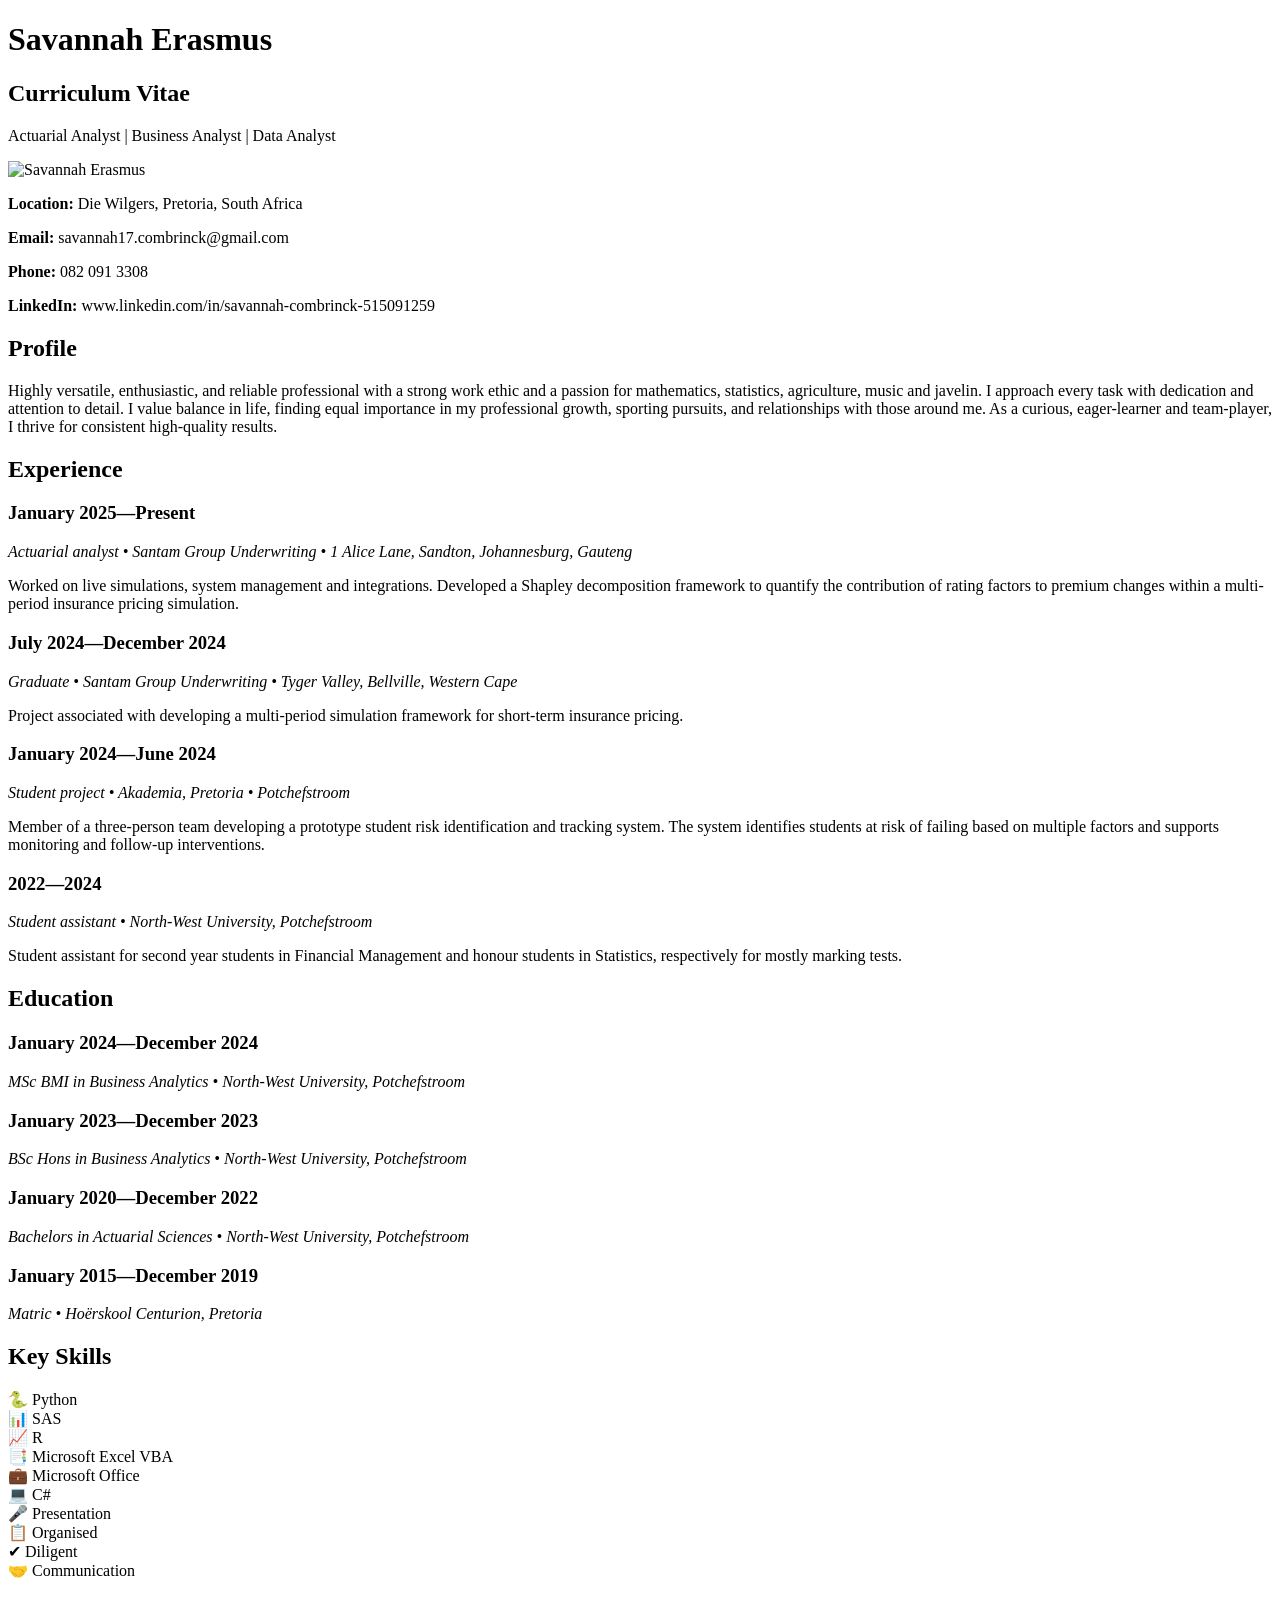
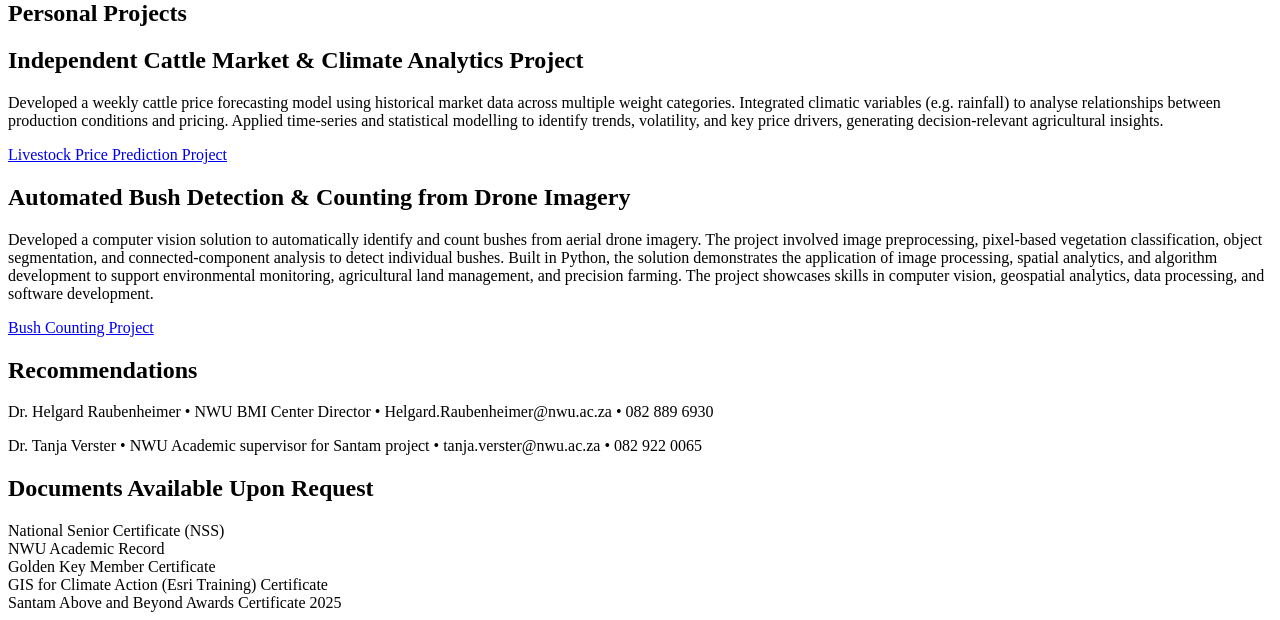
==== portfolio index.html @ 61a426b0 "Create portfolio index.html for Savannah Erasmus This HTML file serves as a portfolio for Savannah E" ====
<!DOCTYPE html>
<html lang="en">

<head>
    <meta charset="UTF-8">
    <meta name="viewport"
          content="width=device-width, initial-scale=1.0">
    <title>Savannah Erasmus</title>
    <link rel="stylesheet" href="portfolio style.css">
</head>
<body>
    <!-- Header -->
    <header>
        <h1> Savannah Erasmus</h1>
        <h2>Curriculum Vitae</h2>
        <p>
            Actuarial Analyst | Business Analyst | Data Analyst
        </p>
    </header>

    <body>
        <section id="contact">
            <div class="contact-container">

                <div class="contact-left">
                    <img src="Portfolio image.png" alt="Savannah Erasmus">
                </div>

                <div class="contact-right">
                    <p><strong>Location:</strong> Die Wilgers, Pretoria, South Africa</p>
                    <p><strong>Email:</strong> savannah17.combrinck@gmail.com</p>
                    <p><strong>Phone:</strong> 082 091 3308</p>
                    <p><strong>LinkedIn:</strong> www.linkedin.com/in/savannah-combrinck-515091259 </p>
                    <!-- <p><strong>GitHub:</strong> Your GitHub URL</p> -->
                </div>

            </div>
        </section>
        <section>
            <h1>Profile</h1>
            <p>
                Highly versatile, enthusiastic, and reliable professional with a strong work ethic and a passion for 
                mathematics, statistics, agriculture, music and javelin. I approach every task with dedication and attention 
                to detail. I value balance in life, finding equal importance in my professional growth, sporting pursuits, 
                and relationships with those around me. As a curious, eager-learner and team-player, I thrive for consistent 
                high-quality results.
            </p>

            <h1>Experience</h1>
            <h3>January 2025—Present</h3>
            <em>Actuarial analyst • Santam Group Underwriting • 1 Alice Lane, Sandton, Johannesburg, Gauteng </em>
            <p>Worked on live simulations, system management and integrations. Developed a Shapley decomposition framework 
                to quantify the contribution of rating factors to premium changes within a multi-period insurance pricing 
                simulation.</p>
            <h3>July 2024—December 2024</h3>
            <em>Graduate • Santam Group Underwriting • Tyger Valley, Bellville, Western Cape</em>
            <p>Project associated with developing a multi-period simulation framework for short-term insurance pricing.</p>
            <h3>January 2024—June 2024</h3>
            <em>Student project • Akademia, Pretoria • Potchefstroom</em>
            <p>Member of a three-person team developing a prototype student risk identification and tracking system. The 
                system identifies students at risk of failing based on multiple factors and supports monitoring and 
                follow-up interventions.</p>
            <h3>2022—2024</h3>
            <em>Student assistant • North-West University, Potchefstroom</em>
            <p>Student assistant for second year students in Financial Management and honour students in Statistics, respectively for mostly marking tests.</p>

            <h1>Education</h1>
            <h3>January 2024—December 2024</h3>
            <em>MSc BMI in Business Analytics • North-West University, Potchefstroom   </em>
            
            <h3>January 2023—December 2023</h3>
            <em>BSc Hons in Business Analytics • North-West University, Potchefstroom  </em>

            <h3>January 2020—December 2022</h3>
            <em>Bachelors in Actuarial Sciences • North-West University, Potchefstroom  </em>

            <h3>January 2015—December 2019</h3>
            <em>Matric • Hoërskool Centurion, Pretoria  </em>

            <h1>Key Skills</h1>
            <div class="skills-grid">
                <div class="skill-card">🐍 Python</div>
                <div class="skill-card">📊 SAS</div>
                <div class="skill-card">📈 R</div>
                <div class="skill-card">📑 Microsoft Excel VBA</div>
                <div class="skill-card">💼 Microsoft Office</div>
                <div class="skill-card">💻 C#</div>
                <div class="skill-card">🎤 Presentation</div>
                <div class="skill-card">📋 Organised</div>
                <div class="skill-card">✔ Diligent</div>
                <div class="skill-card">🤝 Communication</div>
            </div>
        </section>

        <section>
            <h1>Personal Projects</h1>
            <h2>Independent Cattle Market & Climate Analytics Project</h2>
            <p>Developed a weekly cattle price forecasting model using historical market data across multiple weight 
                categories. Integrated climatic variables (e.g. rainfall) to analyse relationships between production 
                conditions and pricing. Applied time-series and statistical modelling to identify trends, volatility, and 
                key price drivers, generating decision-relevant agricultural insights.</p>
            <a href="Beespryse projek 2025/Website/index.html" class="button">
                Livestock Price Prediction Project
            </a>        


            <h2>Automated Bush Detection & Counting from Drone Imagery</h2>
            <p>Developed a computer vision solution to automatically identify and count bushes from aerial drone imagery. 
                The project involved image preprocessing, pixel-based vegetation classification, object segmentation, and 
                connected-component analysis to detect individual bushes. Built in Python, the solution demonstrates the 
                application of image processing, spatial analytics, and algorithm development to support environmental 
                monitoring, agricultural land management, and precision farming. The project showcases skills in computer 
                vision, geospatial analytics, data processing, and software development.</p>
            <a href="BushCounting 2026/index.html" class="button">
                Bush Counting Project
            </a>        
        </section>
        <section>
            <h1>Recommendations</h1>
            <p>Dr. Helgard Raubenheimer • NWU BMI Center Director • Helgard.Raubenheimer@nwu.ac.za • 082 889 6930</p>
            <p>Dr. Tanja Verster • NWU Academic supervisor for Santam project • tanja.verster@nwu.ac.za • 082 922 0065</p>
        </section>

        <section class="documents">
            <h1>Documents Available Upon Request</h1>
            <div class="document-grid">
                <div class="document-item">
                    National Senior Certificate (NSS)
                </div>
                <div class="document-item">
                    NWU Academic Record
                </div>
                <div class="document-item">
                    Golden Key Member Certificate
                </div>
                <div class="document-item">
                    GIS for Climate Action (Esri Training) Certificate
                </div>
                <div class="document-item">
                    Santam Above and Beyond Awards Certificate 2025
                </div>
            </div>
        </section>
    </body>

</body>
</html>
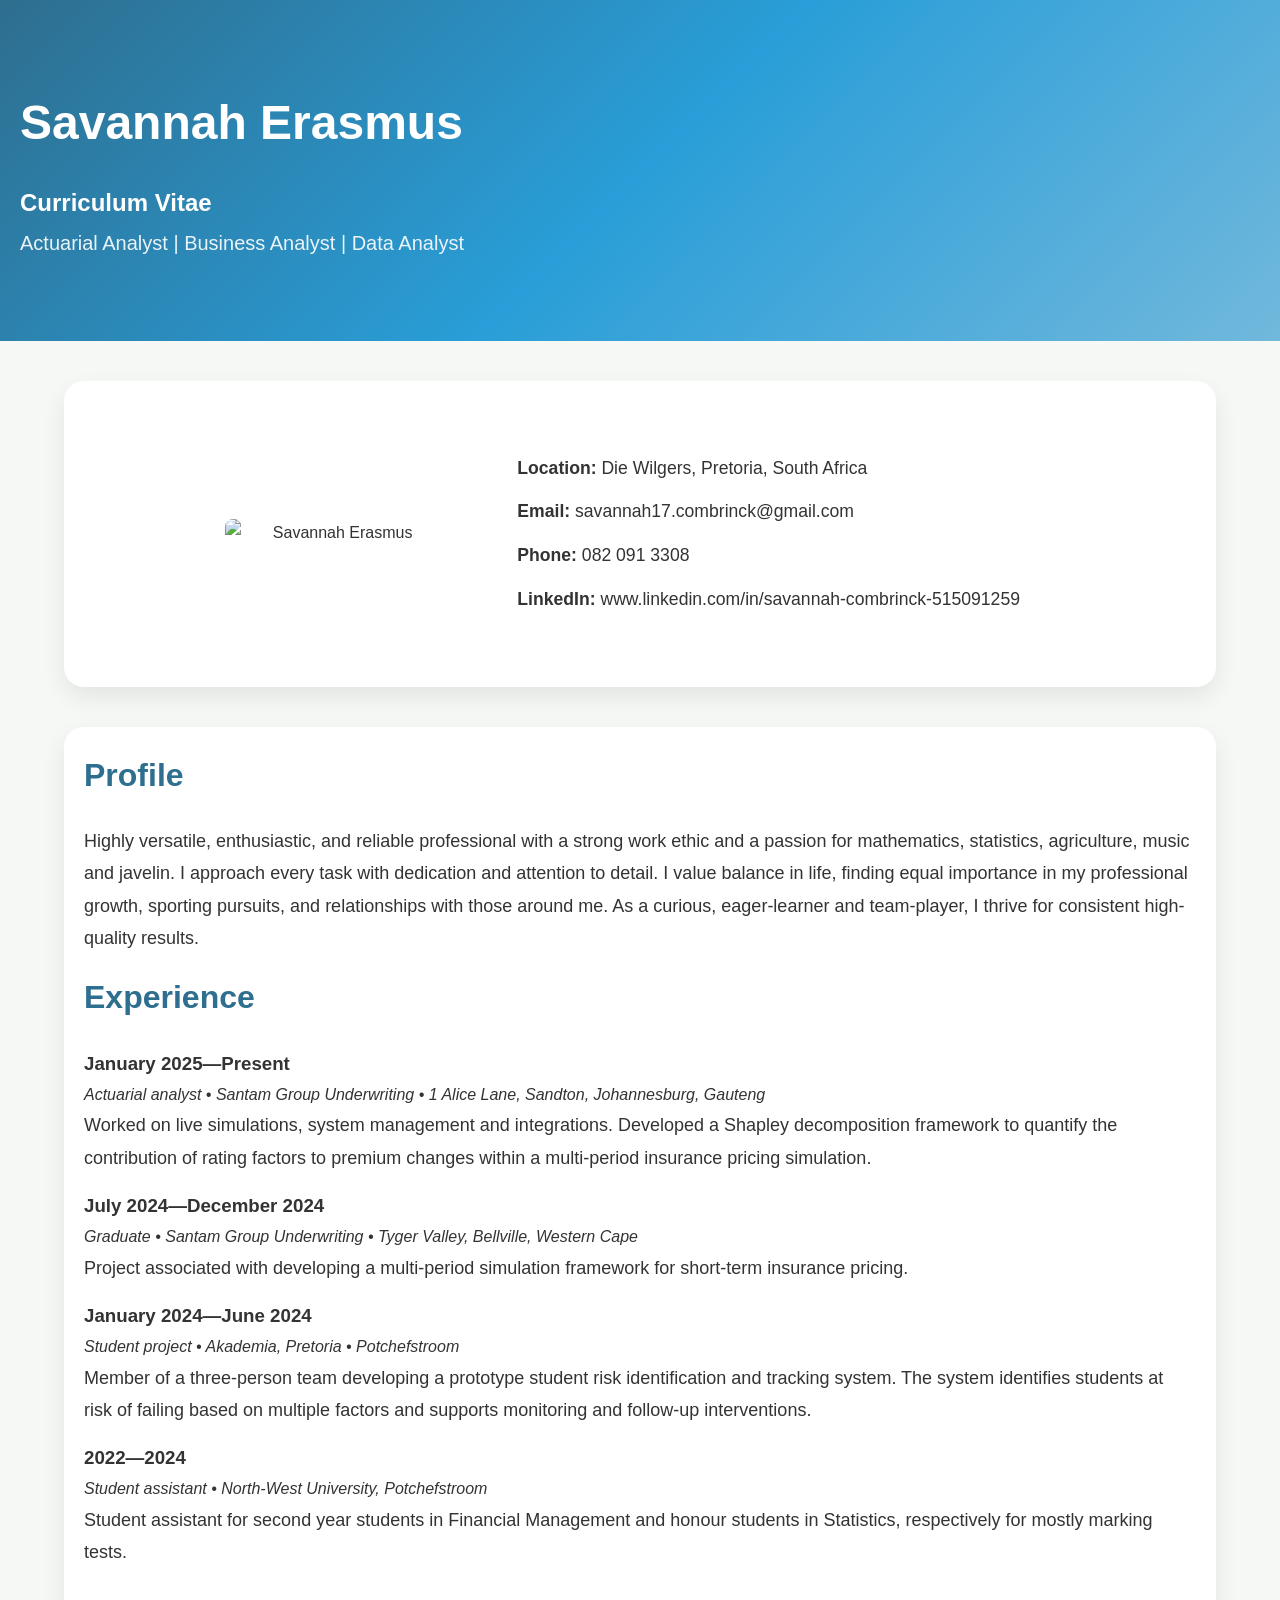
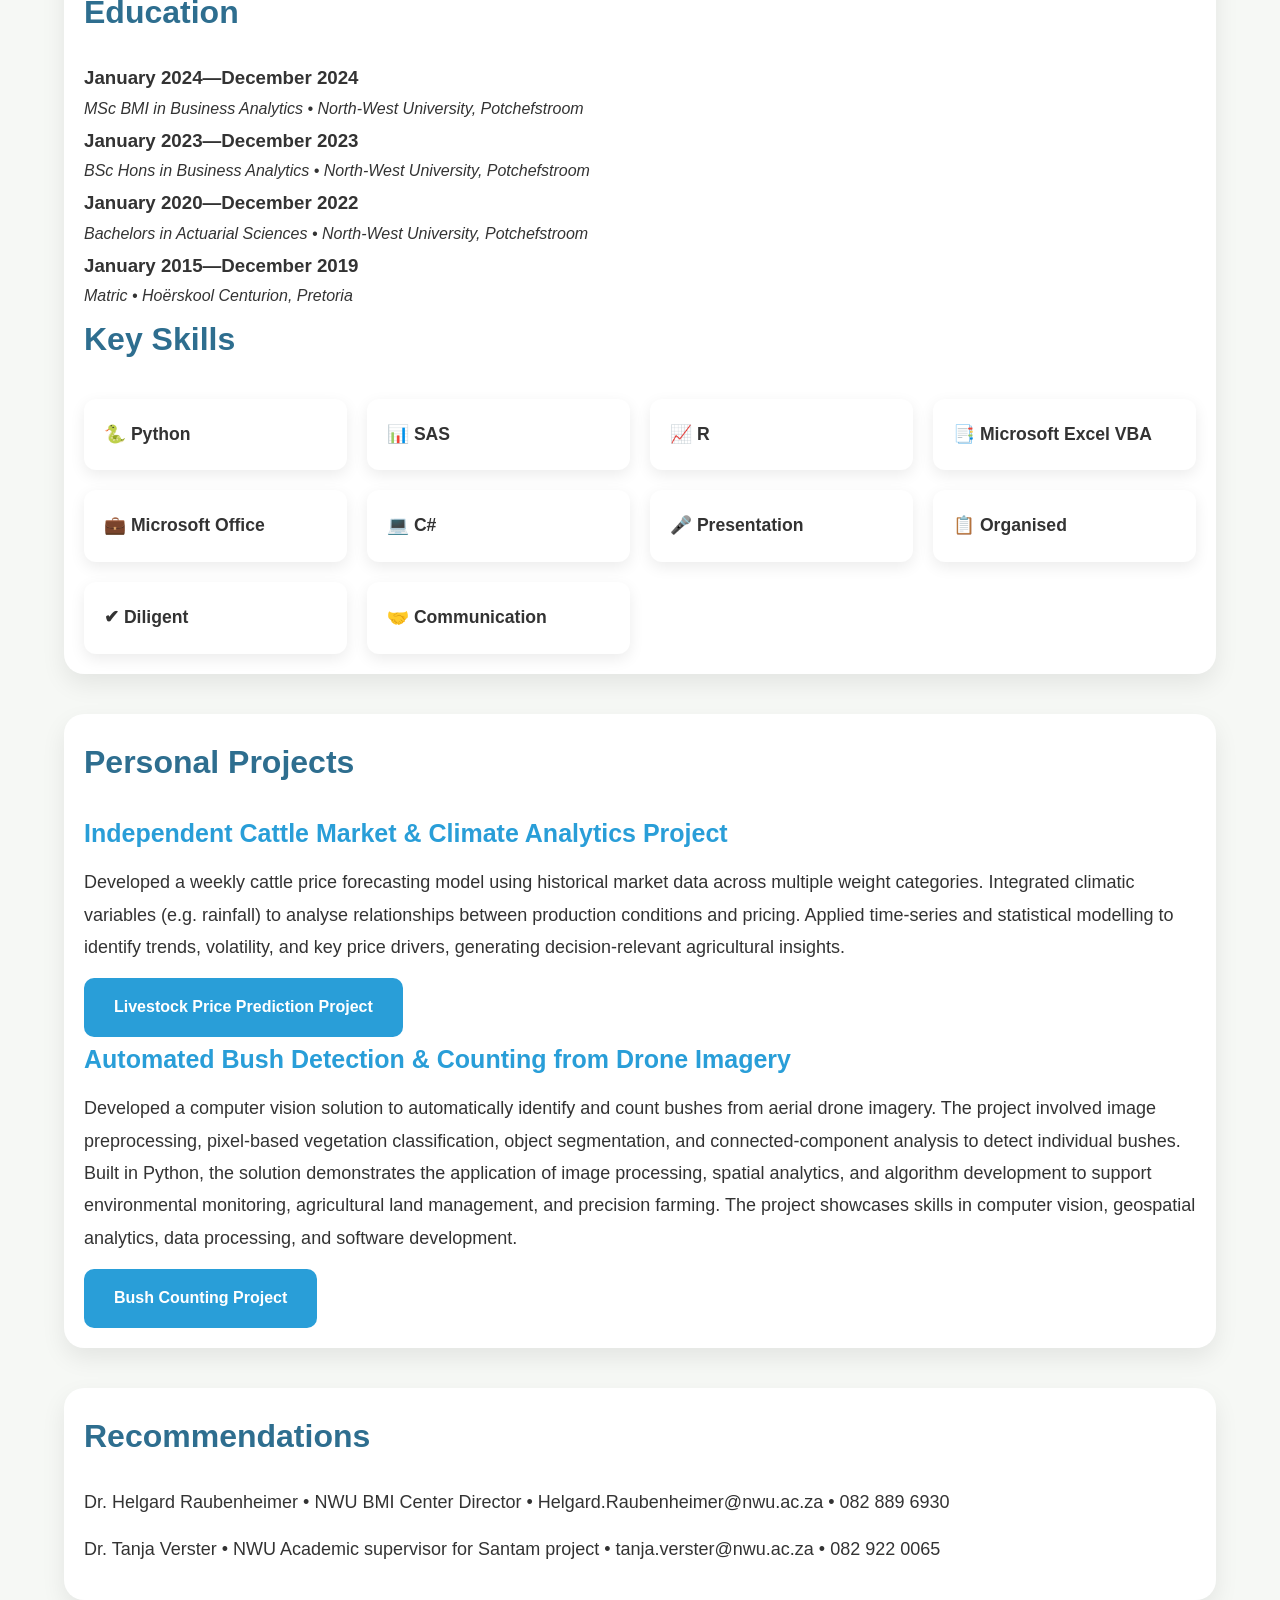
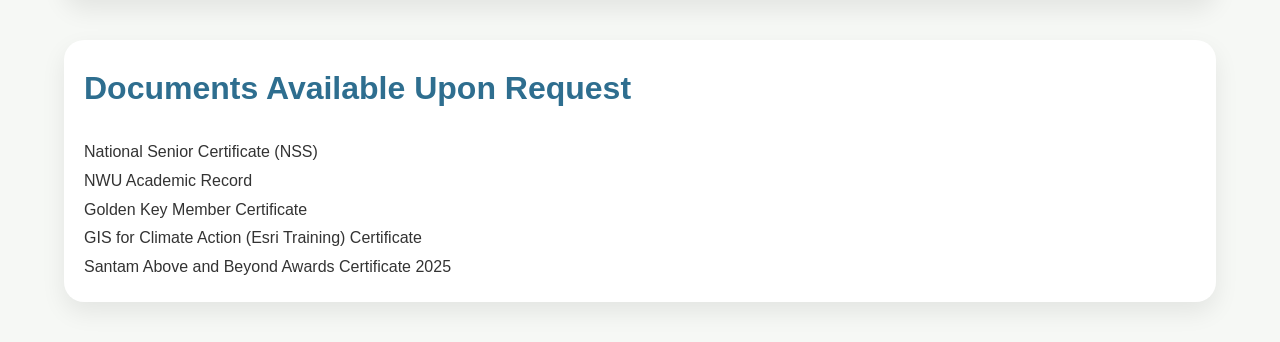
==== commit 6a0aa26a: "Update project links in portfolio index.html" ====
--- a/portfolio index.html
+++ b/portfolio index.html
@@ -99,7 +99,7 @@
                 categories. Integrated climatic variables (e.g. rainfall) to analyse relationships between production 
                 conditions and pricing. Applied time-series and statistical modelling to identify trends, volatility, and 
                 key price drivers, generating decision-relevant agricultural insights.</p>
-            <a href="Beespryse projek 2025/Website/index.html" class="button">
+            <a href="Cattle_Price_Project/index_homepage.html" class="button">
                 Livestock Price Prediction Project
             </a>        
 
@@ -111,7 +111,7 @@
                 application of image processing, spatial analytics, and algorithm development to support environmental 
                 monitoring, agricultural land management, and precision farming. The project showcases skills in computer 
                 vision, geospatial analytics, data processing, and software development.</p>
-            <a href="BushCounting 2026/index.html" class="button">
+            <a href="Bush_Count_Project/index_homepage.html" class="button">
                 Bush Counting Project
             </a>        
         </section>
--- a/portfolio style.css
+++ b/portfolio style.css
@@ -0,0 +1,250 @@
+/* ===========================
+   Theme Colours
+=========================== */
+:root {
+
+    --primary: #2e6e8f;
+    --secondary: #299ed8;
+    --accent: #71b8dc;
+
+    --background: #f6f8f5;
+    --card-background: #ffffff;
+
+    --text-dark: #333333;
+    --text-light: #666666;
+
+    --shadow: rgba(0,0,0,0.08);
+
+}
+
+html {
+    scroll-behavior: smooth;
+}
+/* ===========================
+   General Page Styling
+=========================== */
+* {
+    margin: 0;
+    padding: 0;
+    box-sizing: border-box;
+}
+body {
+    font-family: Arial, Helvetica, sans-serif;
+    background: var(--background);
+    color: var(--text-dark);
+    line-height: 1.8;
+}
+
+/* ===========================
+   Header
+=========================== */
+header {
+    background: linear-gradient(135deg, var(--primary),
+        var(--secondary),
+        var(--accent));
+    color: white;
+    text-align: left;
+    padding: 80px 20px;
+}
+header h1{
+    font-size:48px;
+    margin-bottom:15px;
+}
+header p{
+    font-size:20px;
+    opacity:0.9;
+}
+
+#contact{
+    padding:60px 10%;
+}
+
+.contact-container{
+    display:grid;
+    grid-template-columns: 1fr 2fr;
+    gap:40px;
+    align-items:center;
+}
+
+.contact-left{
+    text-align:center;
+}
+
+.contact-left img{
+    width:220px;
+    border-radius:8px;
+}
+
+.contact-right p{
+    margin:12px 0;
+    font-size:1.1rem;
+}
+
+/* ===========================
+   Hero
+=========================== */
+.hero{
+    max-width:900px;
+    margin:auto;
+    text-align:center;
+    padding:70px 30px;
+}
+.hero h2{
+    font-size:38px;
+    margin-bottom:20px;
+}
+.hero p{
+    font-size:20px;
+    color:var(--text-light);
+    margin-bottom:40px;
+}
+.button {
+    display: inline-block;
+    background: var(--secondary);
+    color: white;
+    text-decoration: none;
+    padding: 15px 30px;
+    border-radius: 10px;
+    font-weight: bold;
+    transition: 0.3s ease;
+}
+.button:hover {
+    background: var(--primary);
+    transform: translateY(-2px);
+}
+
+/* ===========================
+   Button
+=========================== */
+button{
+    background:var(--secondary);
+    color:white;
+    border:none;
+    padding:16px 35px;
+    border-radius:40px;
+    font-size:18px;
+    cursor:pointer;
+    transition:0.3s;
+}
+button:hover{
+    background:var(--primary);
+    transform:translateY(-3px);
+}
+
+/* ===========================
+   Content Sections
+=========================== */
+section{
+    background:var(--card-background);
+    width: 90%;
+    margin:40px auto;
+    padding:20px;
+    border-radius: 20px;
+    box-shadow: 0px 10px 25px var(--shadow);
+    box-sizing: border-box;
+}
+section h1{
+    color:var(--primary);
+    margin-bottom:20px;
+    font-size:32px;
+}
+
+section h2{
+    color:var(--secondary);
+    margin-bottom:10px;
+    font-size:25px;
+}
+section p{
+    font-size:18px;
+    margin-bottom: 15px;
+}
+ul{
+    padding-left:25px;
+    font-size:18px;
+}
+li{
+    margin-bottom:12px;
+}
+section img{
+    display: block;
+    margin: 0 auto;
+}
+
+#skills{
+    padding:60px 10%;
+    text-align:center;
+}
+
+.skills-grid{
+    display:grid;
+    grid-template-columns:repeat(auto-fit, minmax(220px, 1fr));
+    gap:20px;
+    margin-top:30px;
+}
+
+.skill-card{
+    background:#fff;
+    padding:20px;
+    border-radius:12px;
+    box-shadow:0 5px 15px rgba(0,0,0,0.08);
+    font-size:1.1rem;
+    font-weight:600;
+    transition:0.3s;
+}
+
+.skill-card:hover{
+    transform:translateY(-5px);
+    box-shadow:0 10px 25px rgba(0,0,0,0.15);
+}
+
+/* ===========================
+   Footer
+=========================== */
+footer{
+    text-align:center;
+    padding:40px;
+    color:var(--text-light);
+}
+
+/* ===========================
+   Hero with side images
+=========================== */
+.hero-wrapper{
+    display:grid;
+    grid-template-columns: 25% 50% 25%;
+    align-items:stretch;
+    width: 100%;
+    margin:40px auto;
+    min-height: 350px;
+}
+.hero-image-container {
+    display:flex;
+    justify-content:center;
+    align-items:center;
+    overflow:hidden;
+}
+.hero-image {
+    width:100%;
+    height:100%;
+    object-fit:cover;
+}
+.hero {
+    background:var(--card-background);
+    border-radius:20px;
+    padding:50px;
+    display:flex;
+    flex-direction:column;
+    justify-content:center;
+    align-items:center;
+    text-align:center;
+    box-shadow:
+        0px 10px 25px var(--shadow);
+}
+.hero h2 {
+    font-size:38px;
+    margin-bottom:20px;
+}
+.hero p {
+    font-size:20px;
+    color:var(--text-dark);
+}
